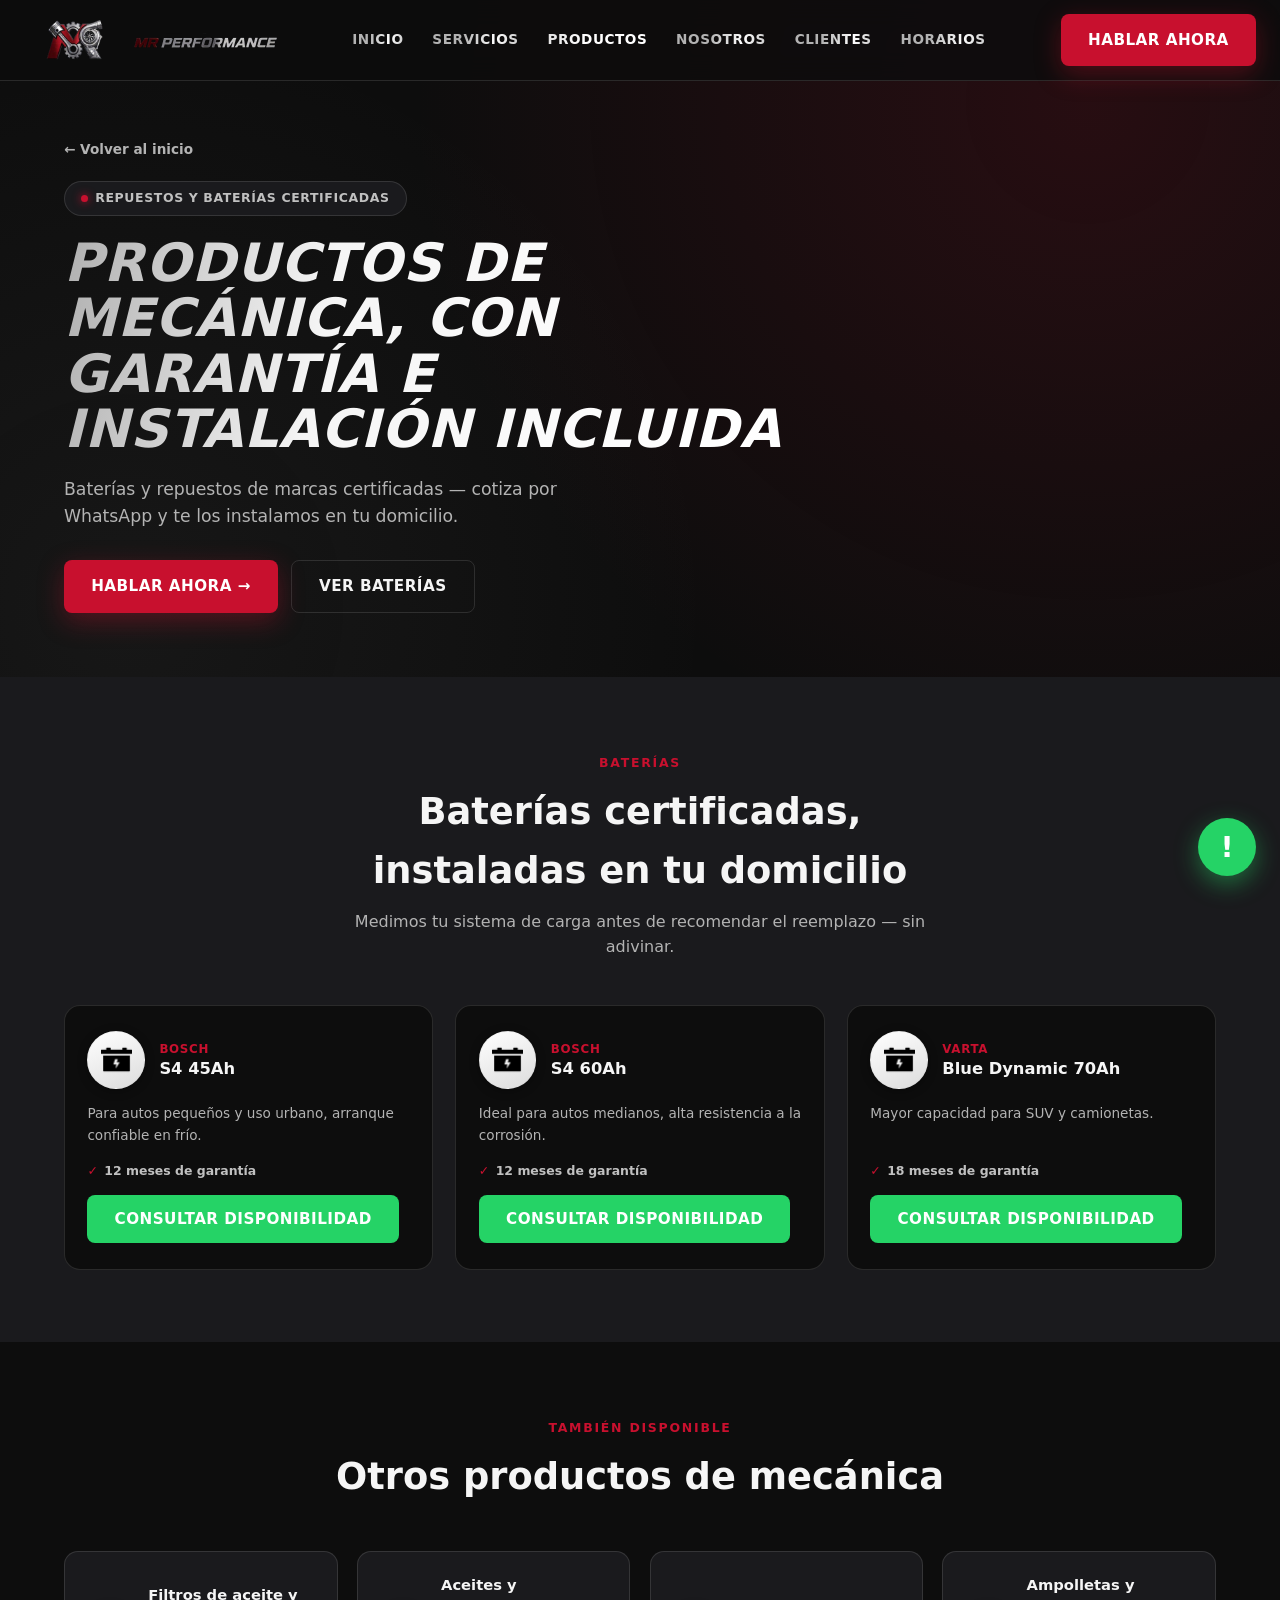
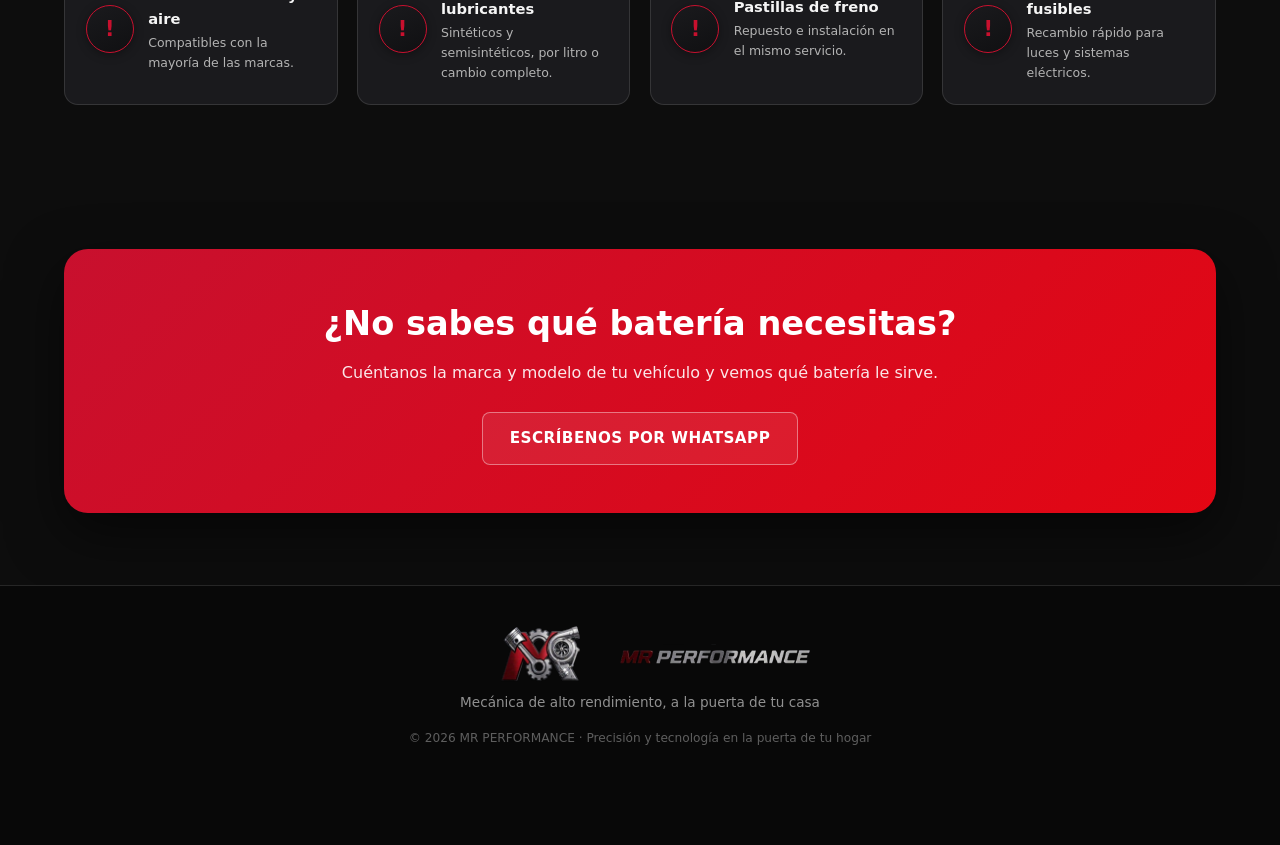
==== productos.html @ ec73cc15 "Sitio completo MR PERFORMANCE: páginas, estilos, animaciones e íconos Agrega servicios.html y produc" ====
<!DOCTYPE html>
<html lang="es">
<head>
  <meta charset="UTF-8" />
  <meta name="viewport" content="width=device-width, initial-scale=1.0" />
  <!-- config.js debe cargarse primero — contiene todos los datos del sitio -->
  <script src="config.js"></script>
  <!-- SEO (se sobreescribe dinámicamente desde config.js) -->
  <title>Productos — MR PERFORMANCE</title>
  <meta name="description" content="" />
  <link rel="canonical" href="" />
  <meta property="og:type"        content="website" />
  <meta property="og:url"         content="" />
  <meta property="og:title"       content="" />
  <meta property="og:description" content="" />
  <meta property="og:image"       content="" />
  <meta name="twitter:card"        content="summary_large_image" />
  <link rel="icon" href="data:image/svg+xml,<svg xmlns='http://www.w3.org/2000/svg' viewBox='0 0 100 100'><rect width='100' height='100' fill='%230D0D0D'/><text x='50' y='68' font-size='60' text-anchor='middle' fill='%23C8102E' font-family='Arial' font-weight='bold'>M</text></svg>" />
  <link rel="stylesheet" href="styles.css" />
</head>
<body>

<!-- ─── NAV ─── -->
<nav id="nav">
  <a href="/" class="nav-logo"><img src="iconos/logo-emblem.png" alt="MR" class="nav-emblem" /><img src="iconos/logo-letras.png" alt="PERFORMANCE" class="nav-wordmark" /></a>
  <div class="nav-links" id="nav-links">
    <a href="/">Inicio</a>
    <a href="/servicios">Servicios</a>
    <a href="/productos" class="activo">Productos</a>
    <a href="/nosotros">Nosotros</a>
    <a href="/clientes">Clientes</a>
    <a href="/horarios">Horarios</a>
    <a href="#" class="btn btn-primary nav-cta-mobile" data-wa-link>Hablar ahora</a>
  </div>
  <div class="nav-actions">
    <a href="#" class="btn btn-primary" data-wa-link aria-label="Hablar ahora por WhatsApp">Hablar ahora</a>
    <button class="nav-toggle" id="nav-toggle" aria-label="Abrir menú" aria-expanded="false">☰</button>
  </div>
</nav>

<!-- ─── HERO ─── -->
<header class="hero" id="inicio">
  <div class="container">
    <a href="/" class="volver-link">← Volver al inicio</a>
    <div class="hero-solo" style="margin-top:1.2rem;">
      <span class="hero-badge"><span class="dot"></span> <span id="hero-badge"></span></span>
      <h1 class="titulo-racing" id="hero-title"></h1>
      <p class="lead" id="hero-desc"></p>
      <div class="hero-cta">
        <a href="#" class="btn btn-primary" data-wa-link>Hablar ahora →</a>
        <a href="#productos-baterias" class="btn btn-ghost">Ver baterías</a>
      </div>
    </div>
  </div>
</header>

<!-- ─── BATERÍAS ─── -->
<section id="productos-baterias">
  <div class="container">
    <div class="sec-head reveal">
      <span class="sec-tag">Baterías</span>
      <h2>Baterías certificadas, instaladas en tu domicilio</h2>
      <p>Medimos tu sistema de carga antes de recomendar el reemplazo — sin adivinar.</p>
    </div>
    <div class="grid-productos" id="baterias-grid"></div>
  </div>
</section>

<!-- ─── OTROS PRODUCTOS ─── -->
<section>
  <div class="container">
    <div class="sec-head reveal">
      <span class="sec-tag">También disponible</span>
      <h2>Otros productos de mecánica</h2>
    </div>
    <div class="grid-otros" id="otros-grid"></div>
  </div>
</section>

<!-- ─── CTA FINAL ─── -->
<section>
  <div class="container">
    <div class="cta-banner reveal">
      <h2>¿No sabes qué batería necesitas?</h2>
      <p>Cuéntanos la marca y modelo de tu vehículo y vemos qué batería le sirve.</p>
      <a href="#" class="btn btn-ghost" data-wa-link>Escríbenos por WhatsApp</a>
    </div>
  </div>
</section>

<!-- ─── FOOTER ─── -->
<footer>
  <div class="container">
    <div class="nav-logo"><img src="iconos/logo-emblem.png" alt="MR" class="footer-emblem" /><img src="iconos/logo-letras.png" alt="PERFORMANCE" class="footer-wordmark" /></div>
    <p id="footer-eslogan"></p>
    <p class="fine">© <span id="year"></span> <span id="footer-name">MR PERFORMANCE</span> · Precisión y tecnología en la puerta de tu hogar</p>
  </div>
</footer>

<!-- ─── WHATSAPP FLOAT (persistente) ─── -->
<a href="#" class="wa-float" data-wa-link aria-label="Escríbenos por WhatsApp">!</a>

<script src="site.js"></script>
<script>
// ════════════════════════════════════════════════════════════════
//  MR PERFORMANCE — Productos: render dinámico desde config.js
// ════════════════════════════════════════════════════════════════

function aplicarConfig() {
  const pp = S.productos_pagina || {};
  $("hero-badge").textContent = pp.hero_badge || "";
  $("hero-title").innerHTML   = esc(pp.hero_titulo || "Productos");
  $("hero-desc").textContent  = pp.hero_desc || "";

  $("baterias-grid").innerHTML = (S.baterias || []).map((b,i) => `
    <div class="producto-card reveal" style="transition-delay:${(i%3)*70}ms">
      <div class="producto-head">
        ${renderIcono(b.icono || "bateria", b.modelo)}
        <div>
          <div class="marca">${esc(b.marca)}</div>
          <h3>${esc(b.modelo)}</h3>
        </div>
      </div>
      <p class="desc">${esc(b.desc)}</p>
      <span class="garantia">${esc(b.garantia)}</span>
      <button type="button" class="btn btn-wa btn-cotizar-producto" data-producto="${esc(b.marca)} ${esc(b.modelo)}">Consultar disponibilidad</button>
    </div>`).join("");

  $("otros-grid").innerHTML = (S.otros_productos || []).map(o => `
    <div class="otro-producto reveal">
      <span class="ico">${renderIcono(o.icono, o.nombre)}</span>
      <div><h4>${esc(o.nombre)}</h4><p>${esc(o.desc)}</p></div>
    </div>`).join("");

  document.querySelectorAll(".btn-cotizar-producto").forEach(btn => {
    btn.addEventListener("click", () => {
      const msg = `Hola, quiero consultar disponibilidad de: ${btn.dataset.producto}`;
      window.open(waUrl(msg), "_blank");
    });
  });
}

document.addEventListener("DOMContentLoaded", () => {
  aplicarColores();
  aplicarSEO({
    titulo: "Productos — MR PERFORMANCE",
    descripcion: "Baterías certificadas y repuestos de mecánica con instalación a domicilio. Consulta disponibilidad por WhatsApp.",
  });
  aplicarWaLinks();
  aplicarFooter();
  aplicarConfig();
  initNav();
  observarReveal();
});
</script>
</body>
</html>
---- styles.css ----
/* ╔══════════════════════════════════════════════════════════════╗
 * ║  styles.css — MR PERFORMANCE                                  ║
 * ║  Design system compartido por todas las páginas del sitio.    ║
 * ╚══════════════════════════════════════════════════════════════╝ */

:root {
  --negro:       #0D0D0D;
  --negro-suave: #1A1A1D;
  --rojo:        #C8102E;
  --rojo-hover:  #E30613;
  --plata:       #C0C0C0;
  --plata-dark:  #8A8A8A;
  --blanco:      #F5F5F5;
  --gris:        #B3B3B3;
  --borde:       rgba(192,192,192,0.16);
  --shadow-sm:   0 2px 10px rgba(0,0,0,.35);
  --shadow-md:   0 10px 30px rgba(0,0,0,.45);
  --shadow-lg:   0 20px 55px rgba(0,0,0,.55);
  --shadow-rojo: 0 8px 26px rgba(200,16,46,.35);
}

* { margin:0; padding:0; box-sizing:border-box; }
html { scroll-behavior:smooth; }
body {
  font-family:'Segoe UI',system-ui,-apple-system,sans-serif;
  background:var(--negro); color:var(--blanco); overflow-x:hidden;
  line-height:1.6;
}
a { color:inherit; text-decoration:none; }
img { max-width:100%; display:block; }
::-webkit-scrollbar { width:6px; }
::-webkit-scrollbar-track { background:var(--negro); }
::-webkit-scrollbar-thumb { background:var(--plata-dark); border-radius:3px; }

.container { max-width:1200px; margin:0 auto; padding:0 1.5rem; }

.titulo-racing {
  font-weight:900; text-transform:uppercase; letter-spacing:.02em;
  font-style:italic; line-height:1.05;
}

.btn {
  display:inline-flex; align-items:center; justify-content:center; gap:.5rem; cursor:pointer;
  font-family:inherit; font-weight:800; border-radius:8px; min-height:48px;
  padding:.85rem 1.7rem; font-size:.95rem; border:none; text-transform:uppercase; letter-spacing:.03em;
  transition:transform .15s, box-shadow .2s, background .2s;
}
.btn:active { transform:scale(.97); }
.btn-primary { background:var(--rojo); color:#fff; box-shadow:var(--shadow-rojo); }
.btn-primary:hover { background:var(--rojo-hover); box-shadow:0 10px 32px rgba(227,6,19,.45); }
.btn-ghost { background:transparent; color:var(--blanco); border:1.5px solid var(--borde); }
.btn-ghost:hover { border-color:var(--plata); color:var(--plata); }
.btn-wa { background:#25D366; color:#fff; }
.btn-wa:hover { background:#1ebe5a; }
.btn-block { width:100%; }
.btn-sm { min-height:40px; padding:.6rem 1.2rem; font-size:.8rem; }

/* ─── NAV ─── */
nav {
  position:fixed; top:0; left:0; right:0; z-index:1000;
  display:flex; align-items:center; justify-content:space-between;
  padding:.9rem 1.5rem; background:rgba(13,13,13,0.88);
  backdrop-filter:blur(14px); border-bottom:1px solid var(--borde);
  transition:padding .3s, box-shadow .3s;
}
nav.scrolled { padding:.5rem 1.5rem; box-shadow:var(--shadow-md); }
.nav-logo { display:flex; align-items:center; gap:.6rem; }
.nav-logo img { width:auto; }
.nav-emblem { height:40px; }
.nav-wordmark { height:15px; }
.footer-emblem { height:56px; }
.footer-wordmark { height:20px; }
.nav-links { display:flex; gap:1.8rem; align-items:center; }
.nav-links a { font-size:.85rem; font-weight:700; text-transform:uppercase; letter-spacing:.04em; color:var(--gris); transition:color .2s; }
.nav-links a:hover, .nav-links a.activo { color:var(--blanco); }
.nav-links a:not(.btn) {
  background-image:linear-gradient(100deg, var(--gris) 0%, var(--gris) 35%, #ffffff 50%, var(--gris) 65%, var(--gris) 100%);
  background-size:250% auto; background-position:200% center;
  -webkit-background-clip:text; background-clip:text; -webkit-text-fill-color:transparent; color:transparent;
  animation:brilloPlata 6s linear infinite;
}
.nav-links a:not(.btn):hover, .nav-links a.activo:not(.btn) {
  background-image:linear-gradient(100deg, var(--plata) 0%, #ffffff 35%, #ffffff 65%, var(--plata) 100%);
}
@keyframes brilloPlata { to { background-position:-200% center; } }
.nav-actions { display:flex; align-items:center; gap:.7rem; }
.nav-toggle { display:none; background:none; border:none; font-size:1.6rem; cursor:pointer; color:var(--blanco); min-width:44px; min-height:44px; flex-shrink:0; }
.nav-cta-mobile { display:none; }

/* ─── HERO ─── */
.hero {
  padding:8.5rem 0 4rem; position:relative;
  background:
    radial-gradient(circle at 85% 15%, rgba(200,16,46,.14), transparent 55%),
    radial-gradient(circle at 10% 90%, rgba(192,192,192,.06), transparent 45%),
    var(--negro);
}
.hero-grid { display:grid; grid-template-columns:1.05fr .95fr; gap:3rem; align-items:center; }
.hero-badge {
  display:inline-flex; align-items:center; gap:.45rem; background:var(--negro-suave);
  border:1px solid var(--borde); color:var(--plata); font-weight:700;
  font-size:.78rem; padding:.4rem 1rem; border-radius:50px; text-transform:uppercase; letter-spacing:.05em;
}
.hero-badge .dot { width:7px; height:7px; border-radius:50%; background:var(--rojo); box-shadow:0 0 8px var(--rojo); }
.hero h1 { font-size:clamp(2.1rem,5vw,3.3rem); margin:1.2rem 0; color:var(--blanco); }
#hero-title {
  background-image:linear-gradient(100deg, var(--plata-dark) 0%, var(--blanco) 25%, #ffffff 50%, var(--blanco) 75%, var(--plata-dark) 100%);
  background-size:220% auto; background-position:200% center;
  -webkit-background-clip:text; background-clip:text; -webkit-text-fill-color:transparent; color:transparent;
  animation:brilloPlata 6s linear infinite;
}
.hero h1 .accent { color:var(--rojo); -webkit-text-fill-color:var(--rojo); }
.hero p.lead { font-size:1.08rem; color:var(--gris); max-width:520px; }
.hero-cta { display:flex; gap:.8rem; flex-wrap:wrap; margin-top:1.8rem; }
.hero-difs { display:grid; grid-template-columns:repeat(3,1fr); gap:1rem; margin-top:2.6rem; }
.hero-dif { display:flex; flex-direction:column; gap:.6rem; }
.hero-dif .ico { font-size:1.5rem; }
.hero-dif .t { font-size:.82rem; font-weight:800; color:var(--blanco); line-height:1.25; }
.hero-dif .d { font-size:.74rem; color:var(--gris); line-height:1.3; }

/* ─── Placa de ícono (PNG propios: ingeniero, escáner, furgoneta, batería) ─── */
.icono-badge {
  display:inline-flex; align-items:center; justify-content:center; flex-shrink:0;
  width:3rem; height:3rem; border-radius:50%;
  background:linear-gradient(155deg,#ffffff,#dcdcdc);
  border:1px solid var(--borde); box-shadow:var(--shadow-sm);
}
.icono-badge img { width:56%; height:56%; object-fit:contain; display:block; }
.card-serv .icono-badge, .serv-detalle-head .icono-badge, .producto-card .icono-badge { width:3.6rem; height:3.6rem; }
.icono-badge.icono-fallback {
  background:linear-gradient(155deg,var(--negro-suave),#101012); border:1.5px solid var(--rojo);
  color:var(--rojo); font-weight:900; font-size:1.3rem; font-family:inherit;
}

/* Hero sin visual (páginas internas): centra el contenido */
.hero-solo { max-width:760px; }

/* Visual: mock de scanner de diagnóstico */
.hero-visual {
  position:relative; border-radius:20px; padding:1.6rem;
  background:linear-gradient(155deg,var(--negro-suave),#101012);
  border:1px solid var(--borde); box-shadow:var(--shadow-lg);
}
/* ─── Marcas flotantes (3 logos simultáneos, deslizándose arriba del panel de diagnóstico) ─── */
.marcas-float { display:flex; gap:1.6rem; height:32px; margin-bottom:1.2rem; }
.marcas-float-slot { position:relative; flex:1; height:100%; overflow:hidden; }
.marcas-float-slot img {
  position:absolute; inset:0; margin:auto; height:100%; width:auto; object-fit:contain;
  opacity:0; filter:grayscale(100%) brightness(1.7);
  animation:marcaFloat 18s ease-in-out infinite;
  animation-delay:calc(var(--i) * 3s);
}
.marcas-float-slot:nth-child(2) img { animation-delay:calc(var(--i) * 3s + 1s); }
.marcas-float-slot:nth-child(3) img { animation-delay:calc(var(--i) * 3s + 2s); }
@keyframes marcaFloat {
  0%     { opacity:0;   transform:translateX(26px); }
  2.2%   { opacity:.85; transform:translateX(0); }
  14.4%  { opacity:.85; transform:translateX(0); }
  16.7%  { opacity:0;   transform:translateX(-26px); }
  100%   { opacity:0;   transform:translateX(-26px); }
}

.scanner-head { display:flex; align-items:center; justify-content:space-between; margin-bottom:1rem; }
.scanner-head .lbl { font-size:.72rem; font-weight:800; letter-spacing:.12em; color:var(--plata); text-transform:uppercase; }
.scanner-head .live { display:flex; align-items:center; gap:.4rem; font-size:.7rem; font-weight:800; color:var(--rojo); text-transform:uppercase; letter-spacing:.08em; }
.scanner-head .live .blip { width:7px; height:7px; border-radius:50%; background:var(--rojo); animation:blip 1.4s infinite; }
@keyframes blip { 0%,100%{opacity:1} 50%{opacity:.25} }
.scanner-screen {
  background:#050505; border-radius:12px; padding:1rem; border:1px solid var(--borde);
}
.scanner-screen svg { width:100%; height:90px; display:block; }
.scanner-wave { fill:none; stroke:var(--rojo); stroke-width:2; stroke-linecap:round; stroke-linejoin:round;
  stroke-dasharray:600; stroke-dashoffset:600; animation:draw 3.2s ease-in-out infinite; }
@keyframes draw { 0%{stroke-dashoffset:600} 60%{stroke-dashoffset:0} 100%{stroke-dashoffset:0} }
.scanner-codes { display:flex; flex-wrap:wrap; gap:.5rem; margin-top:.9rem; }
.scanner-codes span {
  font-size:.7rem; font-weight:700; color:var(--plata); background:rgba(192,192,192,.08);
  border:1px solid var(--borde); border-radius:6px; padding:.28rem .55rem; font-family:monospace;
}
.scanner-codes span.ok { color:#3fbf6a; border-color:rgba(63,191,106,.35); }
.scanner-stats { display:grid; grid-template-columns:repeat(2,1fr); gap:.8rem; margin-top:1.1rem; }
.scanner-stat { background:rgba(192,192,192,.05); border:1px solid var(--borde); border-radius:10px; padding:.7rem .8rem; }
.scanner-stat .n { font-size:1.3rem; font-weight:900; color:var(--blanco); }
.scanner-stat .l { font-size:.68rem; color:var(--gris); text-transform:uppercase; letter-spacing:.05em; }
.float-card {
  position:absolute; background:var(--negro-suave); border:1px solid var(--borde); border-radius:14px; padding:.65rem 1rem;
  box-shadow:var(--shadow-md); font-size:.8rem; font-weight:700; color:var(--blanco);
  display:flex; align-items:center; gap:.5rem;
}
.float-card.br { bottom:-1rem; right:-.8rem; }
.float-card .star { color:var(--rojo); }

/* ─── SECTION HEADERS ─── */
section { padding:4.5rem 0; }
.sec-head { text-align:center; max-width:640px; margin:0 auto 2.8rem; }
.sec-tag { color:var(--rojo); font-weight:800; font-size:.78rem; letter-spacing:.14em; text-transform:uppercase; }
.sec-head h2 { font-size:clamp(1.7rem,4vw,2.3rem); margin:.5rem 0; color:var(--blanco); }
.sec-head p { color:var(--gris); }

/* ─── VOLVER (breadcrumb simple) ─── */
.volver-link { display:inline-flex; align-items:center; gap:.4rem; color:var(--gris); font-size:.85rem; font-weight:700; }
.volver-link:hover { color:var(--blanco); }

/* ─── SERVICIOS (teaser en home) ─── */
#servicios { background:var(--negro-suave); }
.grid-servicios { display:grid; grid-template-columns:repeat(auto-fit,minmax(250px,1fr)); gap:1.4rem; }
.card-serv {
  background:var(--negro); border:1px solid var(--borde); border-radius:16px;
  padding:1.6rem 1.4rem; display:flex; flex-direction:column; transition:transform .2s, box-shadow .25s, border-color .2s;
}
.card-serv:hover { transform:translateY(-5px); box-shadow:var(--shadow-md); border-color:rgba(200,16,46,.4); }
.card-serv .ico { font-size:2.2rem; margin-bottom:.9rem; }
.card-serv h3 { font-size:1.05rem; color:var(--blanco); margin-bottom:.5rem; }
.card-serv p { font-size:.86rem; color:var(--gris); flex:1; margin-bottom:1.1rem; }
.card-serv .btn { align-self:flex-start; padding:.6rem 1.2rem; font-size:.8rem; }
.ver-todos { text-align:center; margin-top:2.2rem; }

/* ─── PRODUCTOS (página /productos) ─── */
#productos-baterias { background:var(--negro-suave); }
.grid-productos { display:grid; grid-template-columns:repeat(auto-fit,minmax(260px,1fr)); gap:1.4rem; }
.producto-card {
  background:var(--negro); border:1px solid var(--borde); border-radius:16px;
  padding:1.6rem 1.4rem; display:flex; flex-direction:column; gap:.9rem;
  transition:transform .2s, box-shadow .25s, border-color .2s;
}
.producto-card:hover { transform:translateY(-5px); box-shadow:var(--shadow-md); border-color:rgba(200,16,46,.4); }
.producto-card .producto-head { display:flex; align-items:center; gap:.9rem; }
.producto-card h3 { font-size:1.02rem; color:var(--blanco); line-height:1.25; }
.producto-card .marca { font-size:.74rem; color:var(--rojo); font-weight:800; text-transform:uppercase; letter-spacing:.06em; }
.producto-card p.desc { font-size:.85rem; color:var(--gris); flex:1; }
.producto-card .garantia { font-size:.78rem; color:var(--plata); font-weight:700; display:flex; align-items:center; gap:.4rem; }
.producto-card .garantia::before { content:"✓"; color:var(--rojo); font-weight:900; }
.producto-card .btn { align-self:flex-start; }

.otros-productos { margin-top:3rem; }
.grid-otros { display:grid; grid-template-columns:repeat(auto-fit,minmax(220px,1fr)); gap:1.2rem; }
.otro-producto {
  background:var(--negro-suave); border:1px solid var(--borde); border-radius:14px;
  padding:1.3rem; display:flex; align-items:center; gap:.9rem;
}
.otro-producto .ico { font-size:1.8rem; flex-shrink:0; }
.otro-producto h4 { font-size:.92rem; color:var(--blanco); margin-bottom:.2rem; }
.otro-producto p { font-size:.78rem; color:var(--gris); }

/* ─── SERVICIOS (detalle, página /servicios) ─── */
.serv-detalle {
  background:var(--negro-suave); border:1px solid var(--borde); border-radius:20px;
  padding:2rem; margin-bottom:1.6rem;
}
.serv-detalle-head { display:flex; align-items:center; gap:1rem; margin-bottom:1rem; flex-wrap:wrap; }
.serv-detalle-head .ico { font-size:2.3rem; }
.serv-detalle-head h3 { font-size:1.25rem; color:var(--blanco); }
.serv-detalle .desc-larga { color:var(--gris); margin-bottom:1.3rem; }
.incluye-list { list-style:none; display:grid; grid-template-columns:repeat(auto-fit,minmax(220px,1fr)); gap:.6rem; margin-bottom:1.5rem; }
.incluye-list li { display:flex; align-items:flex-start; gap:.5rem; font-size:.88rem; color:var(--blanco); }
.incluye-list li::before { content:"✓"; color:var(--rojo); font-weight:900; flex-shrink:0; }

/* ─── CTA BANNER ─── */
.cta-banner {
  background:linear-gradient(135deg, var(--rojo), var(--rojo-hover)); border-radius:24px;
  padding:3rem 2rem; text-align:center; box-shadow:var(--shadow-lg);
}
.cta-banner h2 { font-size:clamp(1.5rem,4vw,2.1rem); margin-bottom:.6rem; color:#fff; }
.cta-banner p { color:rgba(255,255,255,.9); margin-bottom:1.6rem; }
.cta-banner .btn-ghost { background:rgba(255,255,255,.08); border-color:rgba(255,255,255,.4); color:#fff; }
.cta-banner .btn-ghost:hover { border-color:#fff; }

/* ─── CÓMO FUNCIONA / COTIZAR ─── */
#cotizar { background:var(--negro); }
.cotizar-grid { display:grid; grid-template-columns:.85fr 1.15fr; gap:3rem; align-items:start; }
.pasos { display:flex; flex-direction:column; gap:1.6rem; }
.paso { display:flex; gap:1rem; align-items:flex-start; }
.paso .num {
  flex-shrink:0; width:44px; height:44px; border-radius:50%; border:1.5px solid var(--rojo);
  color:var(--rojo); font-weight:900; font-size:.95rem; display:flex; align-items:center; justify-content:center;
}
.paso h3 { font-size:1rem; color:var(--blanco); margin-bottom:.3rem; }
.paso p { font-size:.86rem; color:var(--gris); }

.form-card {
  background:var(--negro-suave); border:1px solid var(--borde); border-radius:18px; padding:1.8rem;
  box-shadow:var(--shadow-md);
}
.form-card h3 { font-size:1.15rem; color:var(--blanco); margin-bottom:1.2rem; }
.campo { margin-bottom:1rem; display:flex; flex-direction:column; gap:.4rem; }
.campo label { font-size:.78rem; font-weight:700; color:var(--plata); text-transform:uppercase; letter-spacing:.04em; }
.campo input, .campo select, .campo textarea {
  font-family:inherit; font-size:.92rem; padding:.75rem .9rem; border-radius:8px;
  background:var(--negro); border:1.5px solid var(--borde); color:var(--blanco); min-height:48px;
}
.campo textarea { min-height:90px; resize:vertical; }
.campo input:focus, .campo select:focus, .campo textarea:focus { outline:none; border-color:var(--rojo); }
.campo input::placeholder, .campo textarea::placeholder { color:var(--plata-dark); }
.form-nota { font-size:.76rem; color:var(--gris); margin-top:.8rem; text-align:center; }

/* ─── NOSOTROS / EQUIPO ─── */
#nosotros { background:var(--negro-suave); }
.historia-box { max-width:760px; margin:0 auto 3rem; text-align:center; }
.historia-box p { color:var(--gris); font-size:1rem; }
.grid-equipo { display:grid; grid-template-columns:repeat(auto-fit,minmax(220px,1fr)); gap:1.6rem; }
.miembro { text-align:center; }
.miembro .avatar {
  width:96px; height:96px; border-radius:50%; margin:0 auto .9rem; overflow:hidden;
  background:linear-gradient(155deg,var(--plata-dark),var(--negro)); border:2px solid var(--rojo);
  display:flex; align-items:center; justify-content:center; font-weight:900; font-size:1.5rem; color:var(--blanco);
}
.miembro .avatar img { width:100%; height:100%; object-fit:cover; }
.miembro h3 { font-size:1rem; color:var(--blanco); margin-bottom:.25rem; }
.miembro .cargo { font-size:.8rem; color:var(--rojo); font-weight:700; margin-bottom:.25rem; }
.miembro .exp { font-size:.78rem; color:var(--gris); }

/* ─── CLIENTES ─── */
#clientes { background:var(--negro); }
.testi-grid { display:grid; grid-template-columns:repeat(auto-fit,minmax(260px,1fr)); gap:1.4rem; }
.testi {
  background:var(--negro-suave); border:1px solid var(--borde); border-radius:16px;
  padding:1.6rem; box-shadow:var(--shadow-sm);
}
.testi .stars { color:var(--rojo); margin-bottom:.6rem; letter-spacing:.1em; }
.testi p { font-style:italic; color:var(--gris); margin-bottom:1.2rem; font-size:.9rem; }
.testi-author { display:flex; align-items:center; gap:.7rem; }
.testi-author .av {
  width:40px; height:40px; border-radius:50%; background:var(--negro); border:1px solid var(--borde);
  display:flex; align-items:center; justify-content:center; font-size:.8rem; font-weight:800; color:var(--plata);
}
.testi-author .nm { font-weight:800; font-size:.88rem; color:var(--blanco); }
.testi-author .dt { font-size:.76rem; color:var(--gris); }

.marcas-row { margin-top:3rem; text-align:center; }
.marcas-row .lbl { font-size:.78rem; color:var(--gris); text-transform:uppercase; letter-spacing:.1em; margin-bottom:1rem; display:block; }
.marcas-chips { display:flex; flex-wrap:wrap; gap:.6rem; justify-content:center; }
.marcas-chips span {
  font-size:.8rem; font-weight:700; color:var(--plata); border:1px solid var(--borde);
  border-radius:50px; padding:.4rem 1rem;
}

/* ─── HORARIOS ─── */
#horarios { background:var(--negro-suave); }
.horarios-wrap { display:grid; grid-template-columns:1fr; gap:1.2rem; max-width:700px; margin:0 auto; }
.estado-actual {
  display:flex; align-items:center; justify-content:center; gap:.6rem; margin:0 auto 2.2rem;
  background:var(--negro); border:1px solid var(--borde); border-radius:50px; padding:.6rem 1.3rem; width:fit-content;
  font-weight:800; font-size:.85rem; letter-spacing:.03em;
}
.estado-actual .dot { width:10px; height:10px; border-radius:50%; }
.estado-actual.abierto .dot { background:#3fbf6a; box-shadow:0 0 10px #3fbf6a; }
.estado-actual.cerrado .dot { background:var(--plata-dark); }
.fila-horario {
  display:flex; align-items:center; justify-content:space-between; gap:1rem;
  background:var(--negro); border:1px solid var(--borde); border-radius:12px; padding:1.1rem 1.4rem;
}
.fila-horario .dia { font-weight:800; color:var(--blanco); font-size:.95rem; }
.fila-horario .hora { color:var(--gris); font-size:.88rem; }
.fila-horario.hoy { border-color:var(--rojo); }
.urgencias-nota { text-align:center; color:var(--gris); font-size:.85rem; margin-top:1.4rem; }
.urgencias-nota .rojo { color:var(--rojo); font-weight:800; }

/* ─── CONTACTO ─── */
#contacto { background:var(--negro); }
.contact-grid { display:grid; grid-template-columns:1fr 1fr; gap:2.5rem; align-items:center; }
.contact-list { list-style:none; display:flex; flex-direction:column; gap:1.1rem; }
.contact-list li { display:flex; align-items:center; gap:.9rem; font-size:.95rem; color:var(--gris); }
.contact-list .ico { width:42px; height:42px; flex-shrink:0; border-radius:12px; background:var(--negro-suave); border:1px solid var(--borde); display:flex; align-items:center; justify-content:center; font-size:1.1rem; font-weight:900; color:var(--rojo); }
.cobertura-card { background:var(--negro-suave); border-radius:20px; padding:2rem; border:1px solid var(--borde); }
.cobertura-card .pin { font-size:1.8rem; font-weight:900; color:var(--rojo); margin-bottom:.6rem; display:block; }
.cobertura-card h3 { font-size:1.05rem; color:var(--blanco); margin-bottom:.9rem; }
.cobertura-chips { display:flex; flex-wrap:wrap; gap:.5rem; }
.cobertura-chips span { font-size:.78rem; color:var(--plata); border:1px solid var(--borde); border-radius:50px; padding:.35rem .85rem; }
.socials { display:flex; gap:.7rem; margin-top:1.4rem; }
.socials a { width:42px; height:42px; border-radius:12px; background:var(--negro-suave); border:1px solid var(--borde); display:flex; align-items:center; justify-content:center; font-size:1.1rem; font-weight:900; color:var(--plata); transition:background .2s, transform .15s, color .2s; }
.socials a:hover { background:var(--rojo); color:#fff; transform:translateY(-3px); border-color:var(--rojo); }

/* ─── FOOTER ─── */
footer { background:#080808; color:var(--gris); padding:2.5rem 0 6rem; text-align:center; border-top:1px solid var(--borde); }
footer .nav-logo { justify-content:center; margin-bottom:.6rem; }
footer p { font-size:.85rem; opacity:.8; }
footer .fine { margin-top:1rem; font-size:.76rem; opacity:.5; }

/* ─── WHATSAPP FLOAT ─── */
.wa-float {
  position:fixed; bottom:1.5rem; right:1.5rem; z-index:1100;
  width:58px; height:58px; border-radius:50%; background:#25D366; color:#fff;
  display:flex; align-items:center; justify-content:center; font-size:1.8rem; font-weight:900;
  box-shadow:0 8px 24px rgba(37,211,102,.45); transition:transform .2s;
}
.wa-float:hover { transform:scale(1.08); }

/* ─── REVEAL ─── */
.reveal { opacity:0; transform:translateY(24px); transition:opacity .6s, transform .6s; }
.reveal.visible { opacity:1; transform:none; }

/* ─── RESPONSIVE ─── */
@media(max-width:880px) {
  .hero-grid, .contact-grid, .cotizar-grid { grid-template-columns:1fr; }
  .hero-visual { max-width:420px; margin:0 auto; }
  .nav-links { display:none; }
  .nav-toggle { display:flex; align-items:center; justify-content:center; }
  .nav-links.open {
    display:flex; flex-direction:column; position:absolute; top:100%; left:0; right:0;
    background:var(--negro); padding:1rem 1.5rem; gap:1.1rem; border-bottom:1px solid var(--borde); box-shadow:var(--shadow-md);
  }
  .nav-links.open a { min-height:44px; display:flex; align-items:center; }
  .nav-links.open .nav-cta-mobile { justify-content:center; margin-top:.4rem; }
  .nav-cta-mobile { display:inline-flex; }
  .nav-actions .btn-primary { display:none; }
  .nav-emblem { height:30px; }
  .nav-wordmark { height:12px; }
  .hero-difs { grid-template-columns:1fr; gap:1.1rem; }
}
@media(max-width:520px) {
  .hero { padding-top:7.5rem; }
  .fila-horario { flex-direction:column; align-items:flex-start; gap:.3rem; }
  .serv-detalle-head { gap:.7rem; }
}
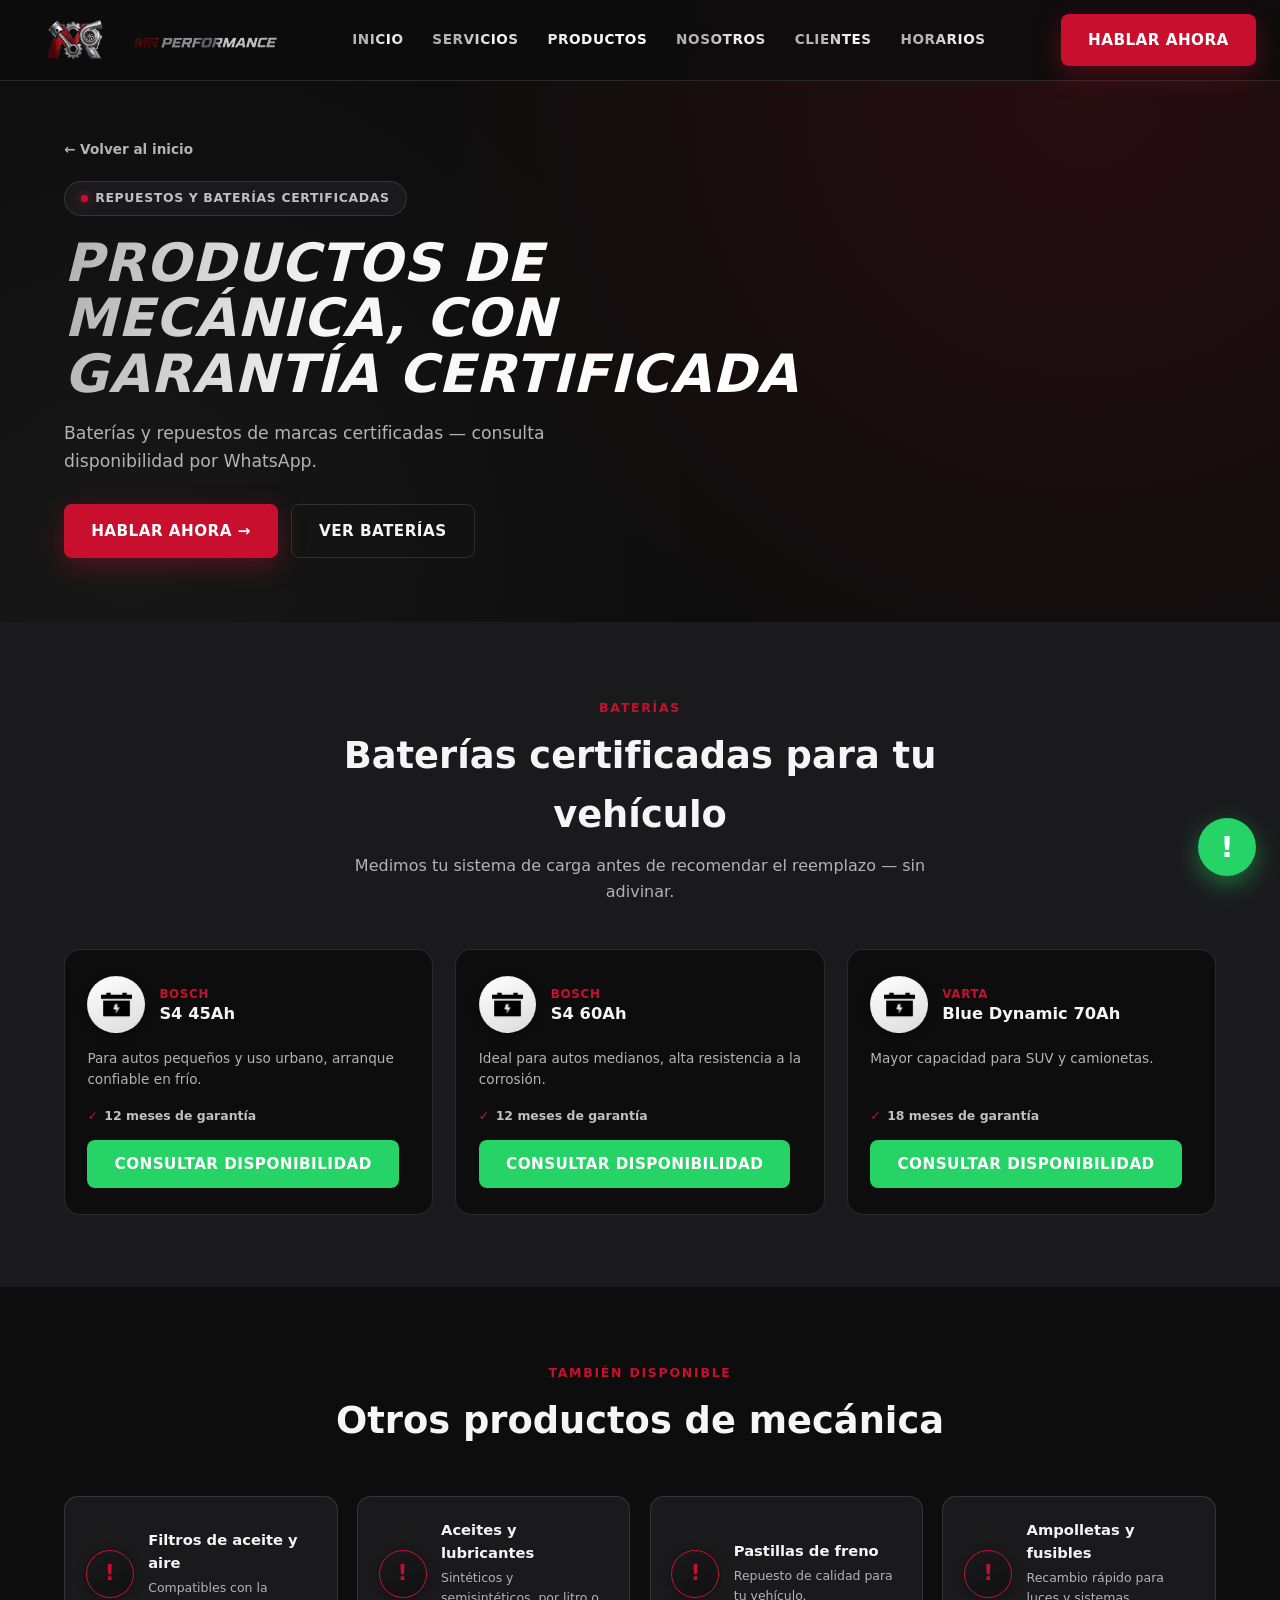
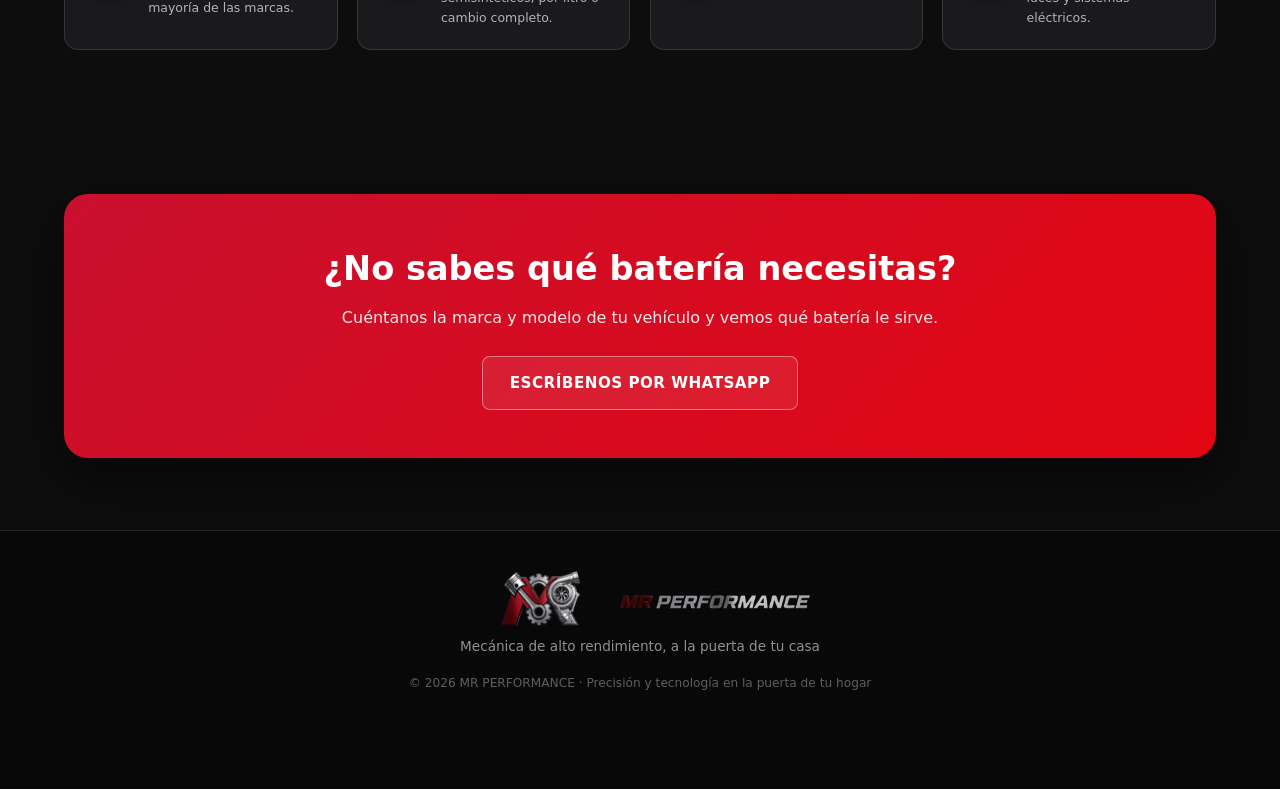
==== commit 13e35875: "Ajusta textos de baterías/productos y espaciado del hero en mobile Quita "instaladas al toque" de la" ====
--- a/productos.html
+++ b/productos.html
@@ -59,7 +59,7 @@
   <div class="container">
     <div class="sec-head reveal">
       <span class="sec-tag">Baterías</span>
-      <h2>Baterías certificadas, instaladas en tu domicilio</h2>
+      <h2>Baterías certificadas para tu vehículo</h2>
       <p>Medimos tu sistema de carga antes de recomendar el reemplazo — sin adivinar.</p>
     </div>
     <div class="grid-productos" id="baterias-grid"></div>
@@ -144,7 +144,7 @@
   aplicarColores();
   aplicarSEO({
     titulo: "Productos — MR PERFORMANCE",
-    descripcion: "Baterías certificadas y repuestos de mecánica con instalación a domicilio. Consulta disponibilidad por WhatsApp.",
+    descripcion: "Baterías certificadas y repuestos de mecánica de calidad. Consulta disponibilidad por WhatsApp.",
   });
   aplicarWaLinks();
   aplicarFooter();
--- a/styles.css
+++ b/styles.css
@@ -95,7 +95,12 @@
     radial-gradient(circle at 10% 90%, rgba(192,192,192,.06), transparent 45%),
     var(--negro);
 }
-.hero-grid { display:grid; grid-template-columns:1.05fr .95fr; gap:3rem; align-items:center; }
+.hero-grid {
+  display:grid; grid-template-columns:1.05fr .95fr;
+  grid-template-areas:"intro visual" "difs visual";
+  column-gap:3rem; row-gap:0; align-items:center;
+}
+.hero-intro { grid-area:intro; }
 .hero-badge {
   display:inline-flex; align-items:center; gap:.45rem; background:var(--negro-suave);
   border:1px solid var(--borde); color:var(--plata); font-weight:700;
@@ -112,8 +117,19 @@
 .hero h1 .accent { color:var(--rojo); -webkit-text-fill-color:var(--rojo); }
 .hero p.lead { font-size:1.08rem; color:var(--gris); max-width:520px; }
 .hero-cta { display:flex; gap:.8rem; flex-wrap:wrap; margin-top:1.8rem; }
-.hero-difs { display:grid; grid-template-columns:repeat(3,1fr); gap:1rem; margin-top:2.6rem; }
-.hero-dif { display:flex; flex-direction:column; gap:.6rem; }
+.hero-difs { grid-area:difs; display:grid; grid-template-columns:repeat(3,1fr); gap:1rem; margin-top:2.6rem; }
+.hero-dif {
+  display:flex; flex-direction:column; gap:.6rem;
+  animation:difFloat 5s ease-in-out infinite;
+}
+.hero-dif:nth-child(2) { animation-delay:.5s; }
+.hero-dif:nth-child(3) { animation-delay:1s; }
+@keyframes difFloat {
+  0%   { opacity:.45; transform:translateX(16px); }
+  15%  { opacity:1;   transform:translateX(0); }
+  85%  { opacity:1;   transform:translateX(0); }
+  100% { opacity:.45; transform:translateX(16px); }
+}
 .hero-dif .ico { font-size:1.5rem; }
 .hero-dif .t { font-size:.82rem; font-weight:800; color:var(--blanco); line-height:1.25; }
 .hero-dif .d { font-size:.74rem; color:var(--gris); line-height:1.3; }
@@ -137,7 +153,7 @@
 
 /* Visual: mock de scanner de diagnóstico */
 .hero-visual {
-  position:relative; border-radius:20px; padding:1.6rem;
+  grid-area:visual; position:relative; border-radius:20px; padding:1.6rem;
   background:linear-gradient(155deg,var(--negro-suave),#101012);
   border:1px solid var(--borde); box-shadow:var(--shadow-lg);
 }
@@ -392,7 +408,8 @@
 /* ─── RESPONSIVE ─── */
 @media(max-width:880px) {
   .hero-grid, .contact-grid, .cotizar-grid { grid-template-columns:1fr; }
-  .hero-visual { max-width:420px; margin:0 auto; }
+  .hero-grid { grid-template-areas:"intro" "visual" "difs"; }
+  .hero-visual { max-width:420px; margin:1.8rem auto 0; }
   .nav-links { display:none; }
   .nav-toggle { display:flex; align-items:center; justify-content:center; }
   .nav-links.open {
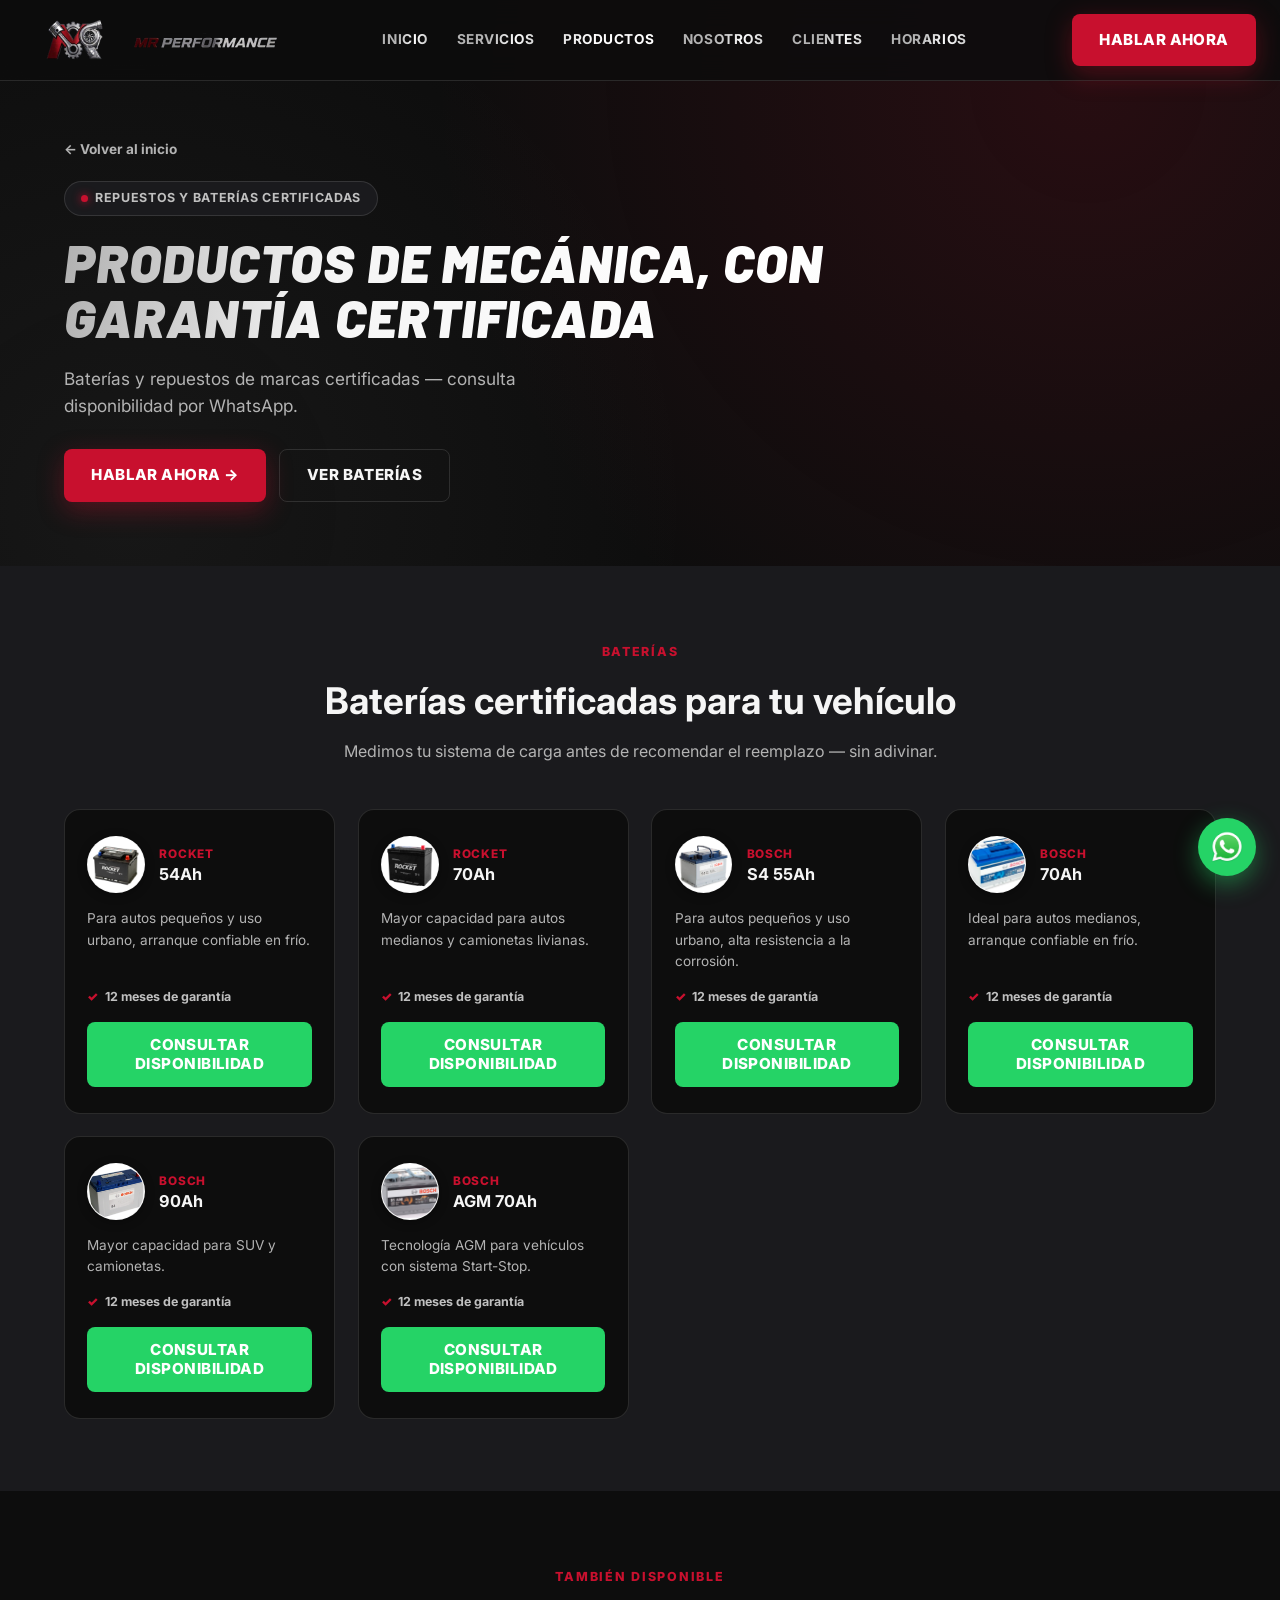
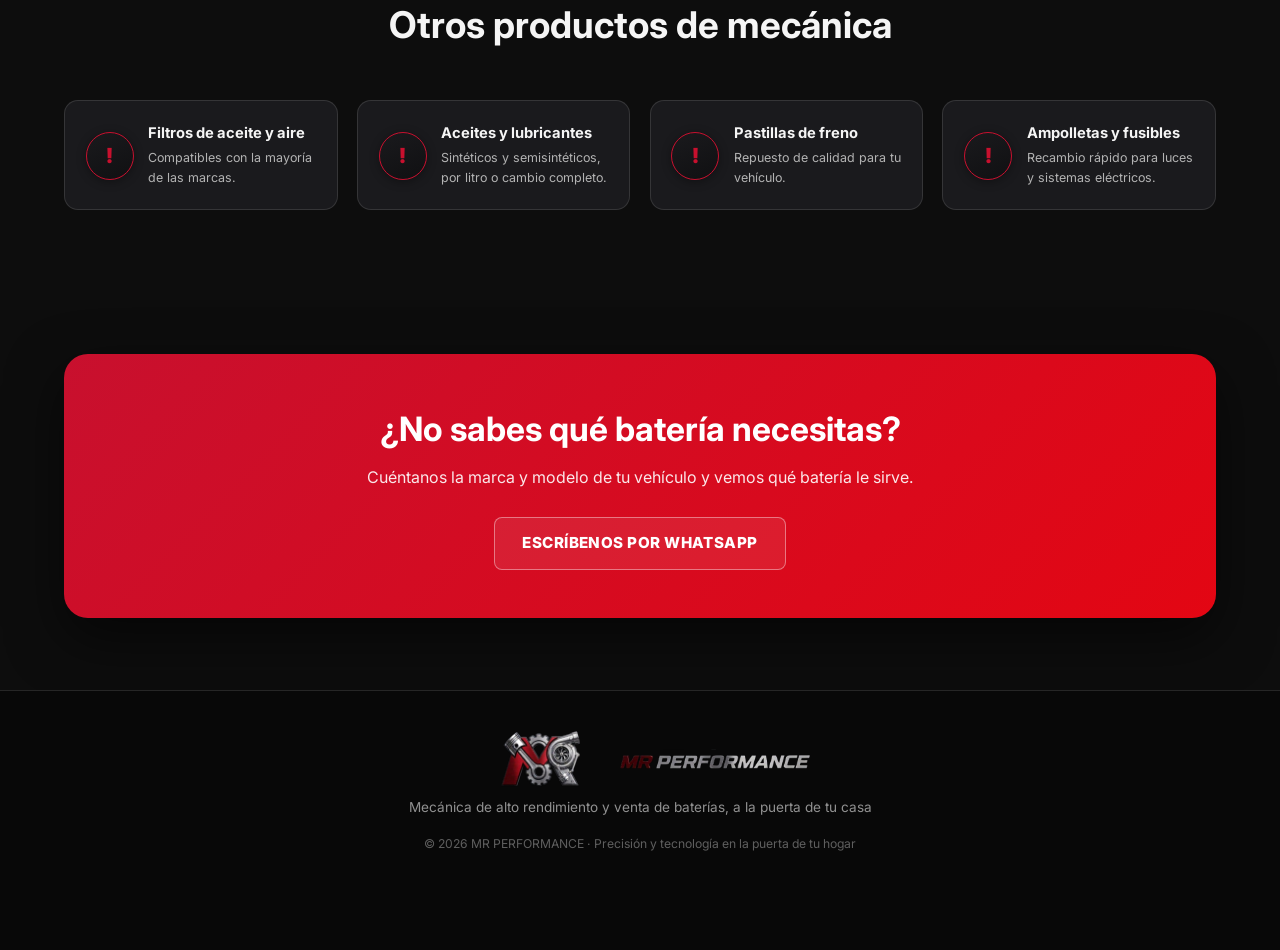
==== commit 29b888a3: "Agrega panel de edición /admin (Decap CMS + Netlify Identity) - config.js pasa a ser un loader que h" ====
--- a/productos.html
+++ b/productos.html
@@ -3,7 +3,7 @@
 <head>
   <meta charset="UTF-8" />
   <meta name="viewport" content="width=device-width, initial-scale=1.0" />
-  <!-- config.js debe cargarse primero — contiene todos los datos del sitio -->
+  <!-- config.js dispara la carga de config.json (los datos del sitio) apenas parsea el <head> -->
   <script src="config.js"></script>
   <!-- SEO (se sobreescribe dinámicamente desde config.js) -->
   <title>Productos — MR PERFORMANCE</title>
@@ -16,6 +16,9 @@
   <meta property="og:image"       content="" />
   <meta name="twitter:card"        content="summary_large_image" />
   <link rel="icon" href="data:image/svg+xml,<svg xmlns='http://www.w3.org/2000/svg' viewBox='0 0 100 100'><rect width='100' height='100' fill='%230D0D0D'/><text x='50' y='68' font-size='60' text-anchor='middle' fill='%23C8102E' font-family='Arial' font-weight='bold'>M</text></svg>" />
+  <link rel="preconnect" href="https://fonts.googleapis.com" />
+  <link rel="preconnect" href="https://fonts.gstatic.com" crossorigin />
+  <link href="https://fonts.googleapis.com/css2?family=Barlow:ital,wght@0,700;0,800;0,900;1,700;1,800;1,900&family=Inter:wght@400;500;600;700;800;900&display=swap" rel="stylesheet" />
   <link rel="stylesheet" href="styles.css" />
 </head>
 <body>
@@ -98,7 +101,7 @@
 </footer>
 
 <!-- ─── WHATSAPP FLOAT (persistente) ─── -->
-<a href="#" class="wa-float" data-wa-link aria-label="Escríbenos por WhatsApp">!</a>
+<a href="#" class="wa-float" data-wa-link aria-label="Escríbenos por WhatsApp"><img src="iconos/redes-sociales/whatsapp.png" alt="WhatsApp" /></a>
 
 <script src="site.js"></script>
 <script>
@@ -140,7 +143,8 @@
   });
 }
 
-document.addEventListener("DOMContentLoaded", () => {
+document.addEventListener("DOMContentLoaded", async () => {
+  S = await window.SITIO_LISTO;
   aplicarColores();
   aplicarSEO({
     titulo: "Productos — MR PERFORMANCE",
--- a/styles.css
+++ b/styles.css
@@ -22,7 +22,7 @@
 * { margin:0; padding:0; box-sizing:border-box; }
 html { scroll-behavior:smooth; }
 body {
-  font-family:'Segoe UI',system-ui,-apple-system,sans-serif;
+  font-family:'Inter','Segoe UI',system-ui,-apple-system,sans-serif;
   background:var(--negro); color:var(--blanco); overflow-x:hidden;
   line-height:1.6;
 }
@@ -35,6 +35,7 @@
 .container { max-width:1200px; margin:0 auto; padding:0 1.5rem; }
 
 .titulo-racing {
+  font-family:'Barlow','Segoe UI',system-ui,-apple-system,sans-serif;
   font-weight:900; text-transform:uppercase; letter-spacing:.02em;
   font-style:italic; line-height:1.05;
 }
@@ -147,6 +148,8 @@
   background:linear-gradient(155deg,var(--negro-suave),#101012); border:1.5px solid var(--rojo);
   color:var(--rojo); font-weight:900; font-size:1.3rem; font-family:inherit;
 }
+.icono-badge.icono-foto { overflow:hidden; background:#fff; }
+.icono-badge.icono-foto img { width:100%; height:100%; object-fit:cover; }
 
 /* Hero sin visual (páginas internas): centra el contenido */
 .hero-solo { max-width:760px; }
@@ -385,6 +388,7 @@
 .socials { display:flex; gap:.7rem; margin-top:1.4rem; }
 .socials a { width:42px; height:42px; border-radius:12px; background:var(--negro-suave); border:1px solid var(--borde); display:flex; align-items:center; justify-content:center; font-size:1.1rem; font-weight:900; color:var(--plata); transition:background .2s, transform .15s, color .2s; }
 .socials a:hover { background:var(--rojo); color:#fff; transform:translateY(-3px); border-color:var(--rojo); }
+.socials a img { width:55%; height:55%; object-fit:contain; }
 
 /* ─── FOOTER ─── */
 footer { background:#080808; color:var(--gris); padding:2.5rem 0 6rem; text-align:center; border-top:1px solid var(--borde); }
@@ -400,6 +404,7 @@
   box-shadow:0 8px 24px rgba(37,211,102,.45); transition:transform .2s;
 }
 .wa-float:hover { transform:scale(1.08); }
+.wa-float img { width:60%; height:60%; object-fit:contain; }
 
 /* ─── REVEAL ─── */
 .reveal { opacity:0; transform:translateY(24px); transition:opacity .6s, transform .6s; }
